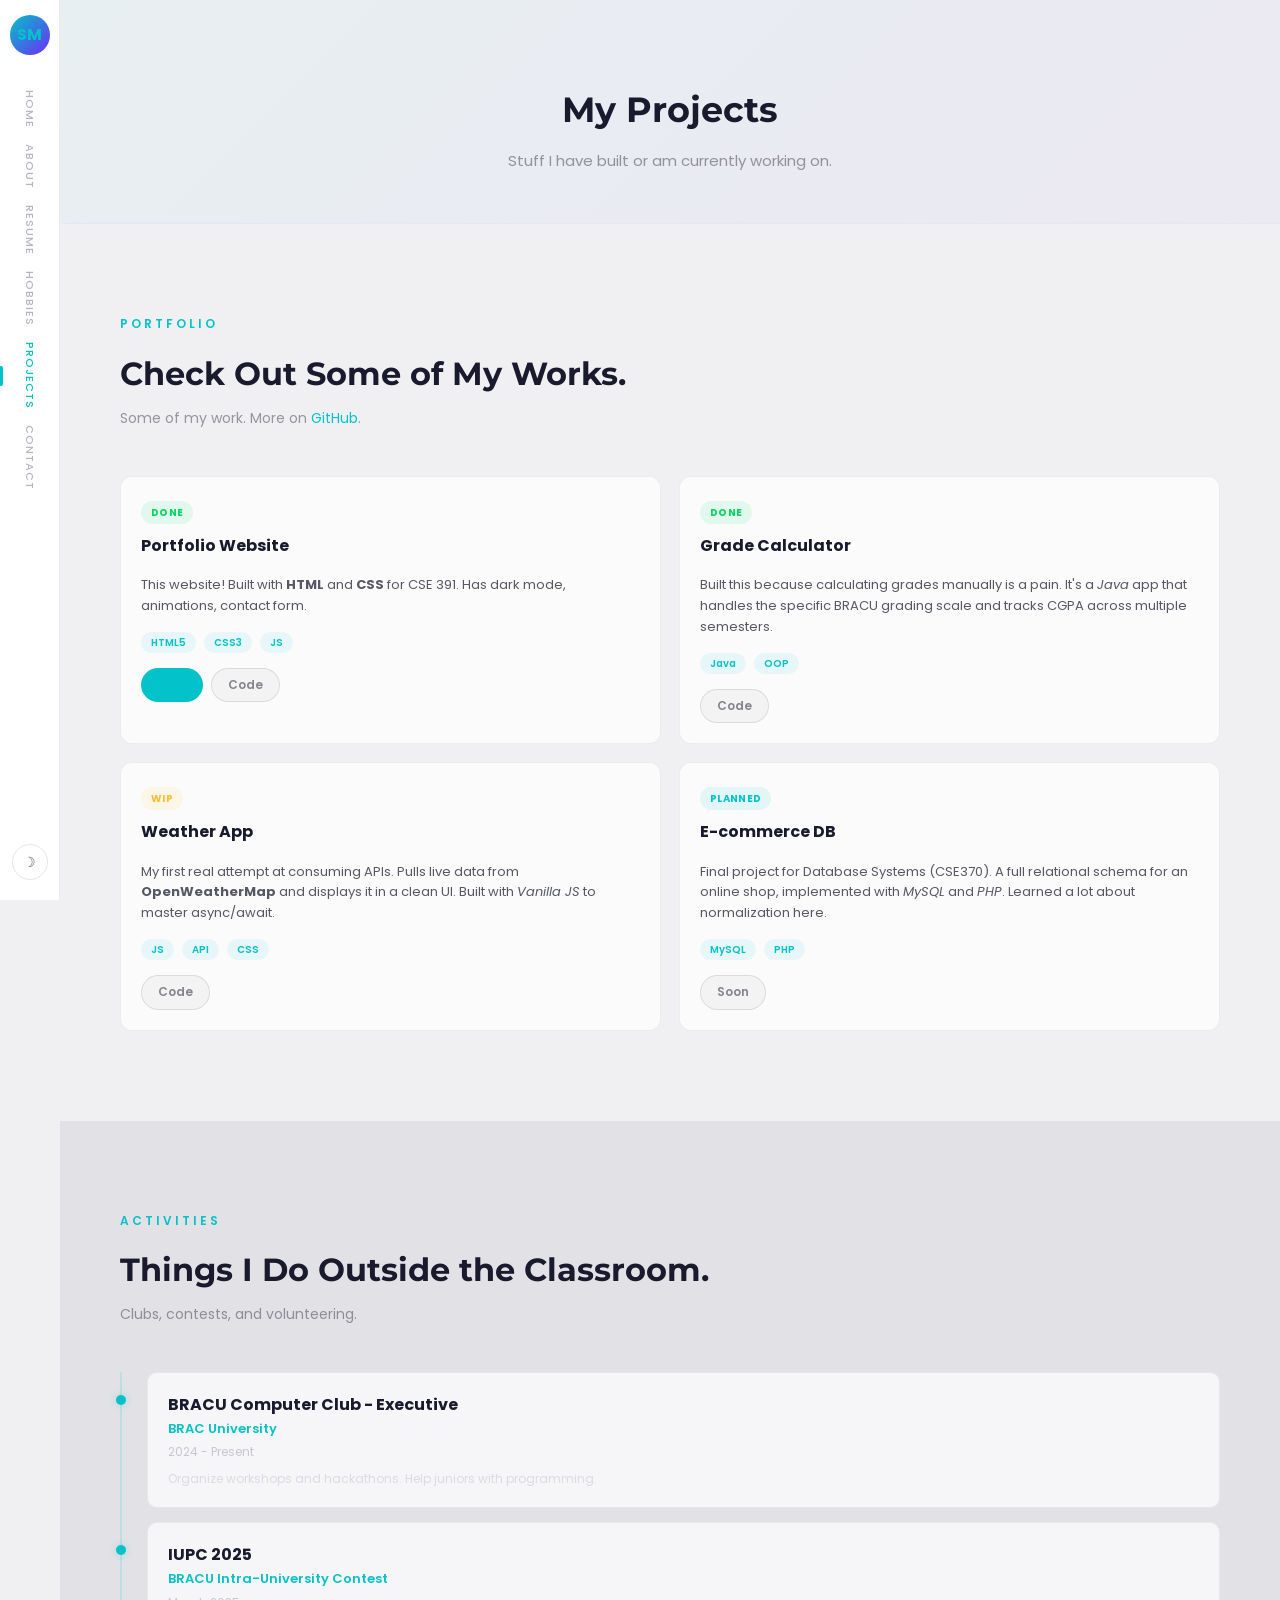
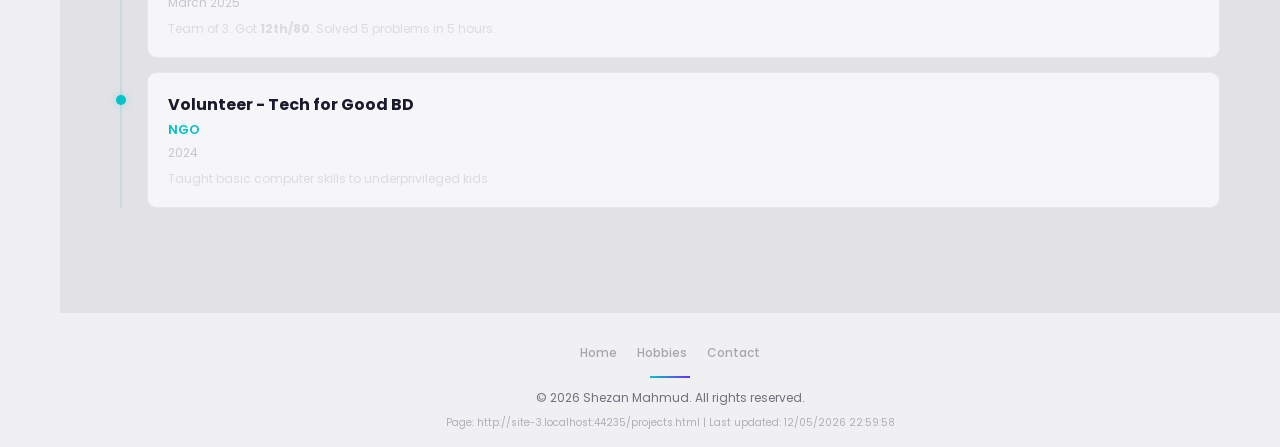
==== projects.html @ 52ffd2bb "Initial commit of Personal Webpage" ====
<!DOCTYPE html>
<html lang="en">

<head>
    <meta charset="UTF-8">
    <meta name="viewport" content="width=device-width, initial-scale=1.0">
    <meta name="description" content="Projects - Shezan Mahmud">
    <meta name="author" content="Shezan Mahmud">
    <title>Projects - Shezan Mahmud</title>
    <link rel="stylesheet" href="style.css">
</head>

<body class="light-mode">

    <nav class="left-nav">
        <a href="index.html" class="nav-logo">SM</a>
        <ul class="nav-links">
            <li><a href="index.html">Home</a></li>
            <li><a href="index.html#about">About</a></li>
            <li><a href="index.html#resume">Resume</a></li>
            <li><a href="hobbies.html">Hobbies</a></li>
            <li><a href="#" class="active">Projects</a></li>
            <li><a href="index.html#contact">Contact</a></li>
        </ul>
        <button class="mode-toggle" id="modeBtn" title="Toggle light/dark">&#9789;</button>
    </nav>

    <div class="mob-header">
        <span class="mob-logo">Shezan Mahmud</span>
        <button class="mob-btn" id="mobToggle">&#9776;</button>
    </div>
    <div class="mob-menu" id="mobMenu">
        <a href="index.html">Home</a>
        <a href="index.html#about">About</a>
        <a href="hobbies.html">Hobbies</a>
        <a href="#">Projects</a>
        <a href="index.html#contact">Contact</a>
    </div>

    <div class="main-content">

        <div class="sub-banner">
            <h1>My Projects</h1>
            <p class="tagline">Stuff I have built or am currently working on.</p>
        </div>

        <section class="section">
            <p class="section-label">Portfolio</p>
            <h2>Check Out Some of My Works.</h2>
            <p class="section-sub">
                Some of my work. More on <a href="https://github.com/b19szn" target="_blank">GitHub</a>.
            </p>

            <div class="pj-grid">
                <div class="pj-card">
                    <div class="pj-top">
                        <span class="sticker stk-done">Done</span>
                        <h3>Portfolio Website</h3>
                    </div>
                    <div class="pj-body">
                        <p class="pj-desc">
                            This website! Built with <strong>HTML</strong> and <strong>CSS</strong>
                            for CSE 391. Has dark mode, animations, contact form.
                        </p>
                        <div style="margin-top: 10px;">
                            <span class="pj-tag">HTML5</span>
                            <span class="pj-tag">CSS3</span>
                            <span class="pj-tag">JS</span>
                        </div>
                        <div class="pj-btns">
                            <a href="index.html" class="pj-btn-blue">View</a>
                            <a href="https://github.com/b19szn" target="_blank" class="pj-btn-gray">Code</a>
                        </div>
                    </div>
                </div>

                <div class="pj-card">
                    <div class="pj-top">
                        <span class="sticker stk-done">Done</span>
                        <h3>Grade Calculator</h3>
                    </div>
                    <div class="pj-body">
                        <p class="pj-desc">
                            Built this because calculating grades manually is a pain.
                            It's a <em>Java</em> app that handles the specific BRACU grading scale
                            and tracks CGPA across multiple semesters.
                        </p>
                        <div style="margin-top: 10px;">
                            <span class="pj-tag">Java</span>
                            <span class="pj-tag">OOP</span>
                        </div>
                        <div class="pj-btns">
                            <a href="https://github.com/b19szn" target="_blank" class="pj-btn-gray">Code</a>
                        </div>
                    </div>
                </div>

                <div class="pj-card">
                    <div class="pj-top">
                        <span class="sticker stk-wip">WIP</span>
                        <h3>Weather App</h3>
                    </div>
                    <div class="pj-body">
                        <p class="pj-desc">
                            My first real attempt at consuming APIs. Pulls live data from
                            <b>OpenWeatherMap</b> and displays it in a clean UI.
                            Built with <i>Vanilla JS</i> to master async/await.
                        </p>
                        <div style="margin-top: 10px;">
                            <span class="pj-tag">JS</span>
                            <span class="pj-tag">API</span>
                            <span class="pj-tag">CSS</span>
                        </div>
                        <div class="pj-btns">
                            <a href="https://github.com/b19szn" target="_blank" class="pj-btn-gray">Code</a>
                        </div>
                    </div>
                </div>

                <div class="pj-card">
                    <div class="pj-top">
                        <span class="sticker stk-soon">Planned</span>
                        <h3>E-commerce DB</h3>
                    </div>
                    <div class="pj-body">
                        <p class="pj-desc">
                            Final project for Database Systems (CSE370).
                            A full relational schema for an online shop, implemented with
                            <i>MySQL</i> and <i>PHP</i>. Learned a lot about normalization here.
                        </p>
                        <div style="margin-top: 10px;">
                            <span class="pj-tag">MySQL</span>
                            <span class="pj-tag">PHP</span>
                        </div>
                        <div class="pj-btns">
                            <a href="#" class="pj-btn-gray">Soon</a>
                        </div>
                    </div>
                </div>
            </div>
        </section>

        <section class="section section-dark">
            <p class="section-label">Activities</p>
            <h2>Things I Do Outside the Classroom.</h2>
            <p class="section-sub">Clubs, contests, and volunteering.</p>

            <div class="edu-list">
                <div class="edu-entry">
                    <h3>BRACU Computer Club - Executive</h3>
                    <p class="place">BRAC University</p>
                    <p class="when">2024 - Present</p>
                    <p style="margin-top: 6px; font-size: 12px; color: rgba(169,169,184,0.35);">
                        Organize workshops and hackathons. Help juniors with programming.
                    </p>
                </div>
                <div class="edu-entry">
                    <h3>IUPC 2025</h3>
                    <p class="place">BRACU Intra-University Contest</p>
                    <p class="when">March 2025</p>
                    <p style="margin-top: 6px; font-size: 12px; color: rgba(169,169,184,0.35);">
                        Team of 3. Got <b>12th/80</b>. Solved 5 problems in 5 hours.
                    </p>
                </div>
                <div class="edu-entry">
                    <h3>Volunteer - Tech for Good BD</h3>
                    <p class="place">NGO</p>
                    <p class="when">2024</p>
                    <p style="margin-top: 6px; font-size: 12px; color: rgba(169,169,184,0.35);">
                        Taught basic computer skills to underprivileged kids.
                    </p>
                </div>
            </div>
        </section>

        <footer class="footer">
            <div class="footer-links">
                <a href="index.html">Home</a>
                <a href="hobbies.html">Hobbies</a>
                <a href="index.html#contact">Contact</a>
            </div>
            <hr>
            <p>&copy; 2026 Shezan Mahmud. All rights reserved.</p>
            <p class="page-meta" id="pginfo"></p>
        </footer>

    </div>

    <script>
        document.getElementById('pginfo').innerHTML =
            'Page: ' + window.location.href + ' | Last updated: ' + document.lastModified;

        var modeBtn = document.getElementById('modeBtn');
        if (localStorage.getItem('darkMode') === 'yes') {
            document.body.classList.remove('light-mode');
            modeBtn.innerHTML = '&#9789;';
        }
        modeBtn.onclick = function () {
            document.body.classList.toggle('light-mode');
            if (document.body.classList.contains('light-mode')) {
                localStorage.setItem('darkMode', 'no');
                modeBtn.innerHTML = '&#9728;';
            } else {
                localStorage.setItem('darkMode', 'yes');
                modeBtn.innerHTML = '&#9789;';
            }
        };

        var mobToggle = document.getElementById('mobToggle');
        var mobMenu = document.getElementById('mobMenu');
        mobToggle.onclick = function () { mobMenu.classList.toggle('open'); };
        var mobLinks = mobMenu.querySelectorAll('a');
        for (var i = 0; i < mobLinks.length; i++) {
            mobLinks[i].onclick = function () { mobMenu.classList.remove('open'); };
        }
    </script>

</body>

</html>
---- style.css ----
@import url('https://fonts.googleapis.com/css2?family=Poppins:wght@300;400;500;600;700&family=Montserrat:wght@400;700&display=swap');

* {
    margin: 0;
    padding: 0;
    box-sizing: border-box;
}

html {
    scroll-behavior: smooth;
    font-size: 16px;
}

body {
    font-family: 'Poppins', sans-serif;
    background: #151515;
    color: #a0a0a0;
    line-height: 1.7;
    overflow-x: hidden;
}

body.light-mode {
    background: #f0f0f3;
    color: #222222;
}

a {
    color: #04c2c9;
    text-decoration: none;
    transition: color 0.3s;
}

a:hover {
    color: #02e0e8;
}

body.light-mode a {
    color: #04c2c9;
}

img {
    max-width: 100%;
}

.left-nav {
    position: fixed;
    top: 0;
    left: 0;
    width: 60px;
    height: 100%;
    background: #111111;
    z-index: 200;
    display: flex;
    flex-direction: column;
    align-items: center;
    border-right: 1px solid rgba(255, 255, 255, 0.04);
}

body.light-mode .left-nav {
    background: #fff;
    border-right: 1px solid rgba(0, 0, 0, 0.08);
}

.nav-logo {
    width: 40px;
    height: 40px;
    margin-top: 15px;
    border-radius: 50%;
    display: flex;
    align-items: center;
    justify-content: center;
    font-weight: 700;
    font-size: 16px;
    color: #fff;
    background: linear-gradient(135deg, #04c2c9, #6c2cf5);
    text-decoration: none;
}

.nav-links {
    list-style: none;
    margin-top: 30px;
    display: flex;
    flex-direction: column;
    gap: 6px;
    width: 100%;
}

.nav-links li a {
    display: flex;
    align-items: center;
    justify-content: center;
    width: 100%;
    height: auto;
    padding: 5px 0;
    color: rgba(169, 169, 184, 0.85);
    font-size: 11px;
    font-weight: 500;
    text-transform: uppercase;
    letter-spacing: 1px;
    transition: all 0.3s;
    position: relative;
    text-decoration: none;
    writing-mode: vertical-rl;
    text-orientation: mixed;
}

.nav-links li a:hover,
.nav-links li a.active {
    color: #04c2c9;
}

.nav-links li a.active::before {
    content: '';
    position: absolute;
    left: 0;
    top: 50%;
    transform: translateY(-50%);
    width: 3px;
    height: 20px;
    background: #04c2c9;
    border-radius: 0 2px 2px 0;
}

.mode-toggle {
    margin-top: auto;
    margin-bottom: 20px;
    width: 36px;
    height: 36px;
    border: 1px solid rgba(255, 255, 255, 0.08);
    border-radius: 50%;
    display: flex;
    align-items: center;
    justify-content: center;
    cursor: pointer;
    font-size: 14px;
    color: rgba(169, 169, 184, 0.5);
    transition: all 0.3s;
    background: none;
}

body.light-mode .mode-toggle {
    border-color: rgba(0, 0, 0, 0.1);
    color: #555;
}

.mode-toggle:hover {
    color: #04c2c9;
    border-color: #04c2c9;
}

.mob-header {
    display: none;
    position: fixed;
    top: 0;
    left: 0;
    right: 0;
    height: 56px;
    background: rgba(11, 11, 15, 0.95);
    backdrop-filter: blur(10px);
    z-index: 190;
    align-items: center;
    justify-content: space-between;
    padding: 0 18px;
    border-bottom: 1px solid rgba(255, 255, 255, 0.04);
}

body.light-mode .mob-header {
    background: rgba(255, 255, 255, 0.95);
    border-bottom: 1px solid rgba(0, 0, 0, 0.06);
}

.mob-header .mob-logo {
    font-weight: 700;
    font-size: 16px;
    background: linear-gradient(135deg, #04c2c9, #6c2cf5);
    -webkit-background-clip: text;
    -webkit-text-fill-color: transparent;
    background-clip: text;
}

.mob-btn {
    background: none;
    border: none;
    color: #a9a9b8;
    font-size: 22px;
    cursor: pointer;
}

body.light-mode .mob-btn {
    color: #555;
}

.mob-menu {
    display: none;
    position: fixed;
    top: 56px;
    left: 0;
    right: 0;
    bottom: 0;
    background: rgba(11, 11, 15, 0.98);
    z-index: 185;
    flex-direction: column;
    align-items: center;
    justify-content: center;
    gap: 15px;
}

body.light-mode .mob-menu {
    background: rgba(244, 244, 248, 0.98);
}

.mob-menu.open {
    display: flex;
}

.mob-menu a {
    font-size: 18px;
    color: rgba(255, 255, 255, 0.5);
    font-weight: 500;
    padding: 8px 0;
    transition: color 0.3s;
}

body.light-mode .mob-menu a {
    color: #555;
}

.mob-menu a:hover {
    color: #04c2c9;
}

.main-content {
    margin-left: 60px;
}

#intro {
    height: 100vh;
    display: flex;
    align-items: center;
    justify-content: center;
    text-align: center;
    position: relative;
    overflow: hidden;
    background: #151515;
}

body.light-mode #intro {
    background: #e8e8ec;
}

#intro::before {
    content: '';
    position: absolute;
    width: 600px;
    height: 600px;
    background: radial-gradient(circle, rgba(4, 194, 201, 0.08) 0%, transparent 70%);
    top: 10%;
    left: 20%;
    animation: floatGlow 12s ease-in-out infinite;
}

#intro::after {
    content: '';
    position: absolute;
    width: 500px;
    height: 500px;
    background: radial-gradient(circle, rgba(108, 44, 245, 0.06) 0%, transparent 70%);
    bottom: 10%;
    right: 15%;
    animation: floatGlow 15s ease-in-out infinite reverse;
}

@keyframes floatGlow {

    0%,
    100% {
        transform: translate(0, 0);
    }

    50% {
        transform: translate(30px, -20px);
    }
}

.intro-content {
    position: relative;
    z-index: 2;
}

.intro-hello {
    font-size: 14px;
    font-weight: 500;
    letter-spacing: 3px;
    text-transform: uppercase;
    color: rgba(169, 169, 184, 0.5);
    margin-bottom: 14px;
}

body.light-mode .intro-hello {
    color: rgba(58, 58, 74, 0.5);
}

.intro-content h1 {
    font-family: 'Montserrat', sans-serif;
    font-size: 3.5em;
    font-weight: 700;
    color: #fff;
    line-height: 1.15;
    margin-bottom: 12px;
}

body.light-mode .intro-content h1 {
    color: #1a1a2e;
}

.intro-content h1 span {
    color: #04c2c9;
}

.intro-tagline {
    font-size: 16px;
    color: rgba(169, 169, 184, 0.6);
    max-width: 520px;
    margin: 0 auto 30px;
    line-height: 1.8;
}

body.light-mode .intro-tagline {
    color: rgba(58, 58, 74, 0.6);
}

.intro-btns a {
    display: inline-block;
    padding: 13px 32px;
    border-radius: 30px;
    font-weight: 600;
    font-size: 13px;
    margin: 0 6px;
    transition: all 0.3s;
    letter-spacing: 0.5px;
}

.btn-filled {
    background: #04c2c9;
    color: #fff;
}

body.light-mode .btn-filled {
    color: #fff;
}

.btn-filled:hover {
    background: #02e0e8;
    transform: translateY(-2px);
    box-shadow: 0 8px 25px rgba(4, 194, 201, 0.3);
    color: #fff;
    text-decoration: none;
}

.btn-ghost {
    border: 2px solid rgba(169, 169, 184, 0.2);
    color: #a9a9b8;
}

body.light-mode .btn-ghost {
    border-color: rgba(0, 0, 0, 0.15);
    color: #333;
}

.btn-ghost:hover {
    border-color: #04c2c9;
    color: #04c2c9;
    transform: translateY(-2px);
    text-decoration: none;
}

.scroll-arrow {
    position: absolute;
    bottom: 35px;
    left: 50%;
    transform: translateX(-50%);
    z-index: 2;
}

.scroll-arrow span {
    display: block;
    width: 18px;
    height: 18px;
    border-right: 2px solid rgba(4, 194, 201, 0.4);
    border-bottom: 2px solid rgba(4, 194, 201, 0.4);
    transform: rotate(45deg);
    animation: bounce 2s infinite;
}

@keyframes bounce {

    0%,
    100% {
        transform: rotate(45deg) translate(0, 0);
        opacity: 0.4;
    }

    50% {
        transform: rotate(45deg) translate(6px, 6px);
        opacity: 1;
    }
}

.section {
    padding: 90px 60px;
    position: relative;
}

.section-label {
    font-size: 12px;
    font-weight: 600;
    letter-spacing: 3px;
    text-transform: uppercase;
    color: #04c2c9;
    margin-bottom: 12px;
}

.section h2 {
    font-family: 'Montserrat', sans-serif;
    font-size: 2em;
    font-weight: 700;
    color: #fff;
    margin-bottom: 6px;
}

body.light-mode .section h2 {
    color: #1a1a2e;
}

.section .section-sub {
    color: rgba(169, 169, 184, 0.45);
    font-size: 14px;
    margin-bottom: 45px;
    max-width: 580px;
}

body.light-mode .section .section-sub {
    color: rgba(58, 58, 74, 0.5);
}

.about-grid {
    display: grid;
    grid-template-columns: 250px 1fr 1fr;
    gap: 40px;
    align-items: start;
}

.about-photo {
    display: flex;
    align-items: flex-start;
    justify-content: center;
}

.profile-img {
    width: 220px;
    height: 220px;
    border-radius: 50%;
    object-fit: cover;
    border: 4px solid rgba(4, 194, 201, 0.3);
    box-shadow: 0 0 30px rgba(4, 194, 201, 0.15);
    transition: all 0.4s;
}

body.light-mode .profile-img {
    border-color: rgba(4, 194, 201, 0.25);
    box-shadow: 0 8px 25px rgba(0, 0, 0, 0.1);
}

.profile-img:hover {
    transform: scale(1.04);
    box-shadow: 0 0 40px rgba(4, 194, 201, 0.25);
}

.about-text-block p {
    font-size: 15px;
    line-height: 1.85;
    margin-bottom: 14px;
}

.profile-list {
    list-style: none;
    margin-top: 20px;
}

.profile-list li {
    display: flex;
    padding: 10px 0;
    border-bottom: 1px solid rgba(255, 255, 255, 0.04);
    font-size: 14px;
}

body.light-mode .profile-list li {
    border-bottom-color: rgba(0, 0, 0, 0.06);
}

.profile-list li .label {
    min-width: 120px;
    color: rgba(169, 169, 184, 0.4);
    font-weight: 500;
}

body.light-mode .profile-list li .label {
    color: rgba(58, 58, 74, 0.45);
}

.profile-list li .value {
    color: #e0e0e0;
    font-weight: 500;
}

body.light-mode .profile-list li .value {
    color: #222;
}

.skills-block h3 {
    font-size: 16px;
    font-weight: 600;
    color: #d0d0da;
    margin-bottom: 22px;
}

body.light-mode .skills-block h3 {
    color: #222;
}

.skill-item {
    margin-bottom: 20px;
}

.skill-header {
    display: flex;
    justify-content: space-between;
    font-size: 13px;
    font-weight: 600;
    margin-bottom: 8px;
    color: #d0d0da;
}

body.light-mode .skill-header {
    color: #222;
}

.skill-header span {
    color: #04c2c9;
}

.skill-bar {
    height: 4px;
    background: rgba(255, 255, 255, 0.06);
    border-radius: 2px;
    overflow: hidden;
}

body.light-mode .skill-bar {
    background: rgba(0, 0, 0, 0.06);
}

.skill-fill {
    height: 100%;
    background: linear-gradient(90deg, #04c2c9, #6c2cf5);
    border-radius: 2px;
    width: 0;
    animation: grow 1.8s ease forwards;
}

@keyframes grow {
    to {
        width: var(--pct);
    }
}

.about-btns {
    margin-top: 28px;
    display: flex;
    gap: 12px;
}

.about-btns a {
    display: inline-block;
    padding: 11px 28px;
    border-radius: 30px;
    font-weight: 600;
    font-size: 13px;
    transition: all 0.3s;
}

.section-dark {
    background: #111111;
}

body.light-mode .section-dark {
    background: #e2e2e6;
}

.resume-grid {
    display: grid;
    grid-template-columns: 1fr 1fr;
    gap: 50px;
}

.resume-col h3 {
    font-size: 16px;
    font-weight: 600;
    color: #d0d0da;
    margin-bottom: 25px;
    display: flex;
    align-items: center;
    gap: 8px;
}

body.light-mode .resume-col h3 {
    color: #222;
}

.resume-col h3 .col-icon {
    color: #04c2c9;
    font-size: 18px;
}

.timeline {
    border-left: 2px solid rgba(4, 194, 201, 0.15);
    padding-left: 25px;
}

.t-item {
    position: relative;
    margin-bottom: 30px;
    padding-bottom: 5px;
}

.t-item::before {
    content: '';
    position: absolute;
    left: -31px;
    top: 6px;
    width: 12px;
    height: 12px;
    border-radius: 50%;
    background: #151515;
    border: 2px solid #04c2c9;
}

body.light-mode .t-item::before {
    background: #e2e2e6;
}

.t-item h4 {
    font-size: 15px;
    font-weight: 600;
    color: #e0e0e0;
    margin-bottom: 2px;
}

body.light-mode .t-item h4 {
    color: #222;
}

.t-item .t-date {
    font-size: 12px;
    color: #04c2c9;
    font-weight: 500;
    margin-bottom: 4px;
}

.t-item .t-place {
    font-size: 13px;
    color: rgba(169, 169, 184, 0.5);
    margin-bottom: 6px;
    font-weight: 500;
}

body.light-mode .t-item .t-place {
    color: rgba(58, 58, 74, 0.5);
}

.t-item .t-desc {
    font-size: 13px;
    line-height: 1.7;
    color: rgba(169, 169, 184, 0.55);
}

body.light-mode .t-item .t-desc {
    color: rgba(58, 58, 74, 0.55);
}

.quote-bar {
    text-align: center;
    padding: 55px 40px;
    background: linear-gradient(135deg, rgba(4, 194, 201, 0.06), rgba(108, 44, 245, 0.06));
    border-top: 1px solid rgba(4, 194, 201, 0.06);
    border-bottom: 1px solid rgba(4, 194, 201, 0.06);
}

body.light-mode .quote-bar {
    background: linear-gradient(135deg, rgba(4, 194, 201, 0.04), rgba(108, 44, 245, 0.04));
}

.quote-bar blockquote {
    max-width: 600px;
    margin: 0 auto;
    font-size: 1.15em;
    font-style: italic;
    line-height: 1.8;
    color: rgba(169, 169, 184, 0.7);
}

body.light-mode .quote-bar blockquote {
    color: rgba(58, 58, 74, 0.6);
}

.quote-bar .said-by {
    margin-top: 14px;
    font-size: 13px;
    color: #04c2c9;
    font-style: normal;
    font-weight: 600;
}

.movies-list {
    list-style: none;
    counter-reset: mcount;
    max-width: 700px;
}

.movies-list li {
    counter-increment: mcount;
    display: flex;
    align-items: center;
    gap: 14px;
    padding: 12px 16px;
    border-radius: 10px;
    margin-bottom: 6px;
    background: rgba(255, 255, 255, 0.02);
    border: 1px solid rgba(255, 255, 255, 0.03);
    transition: all 0.3s;
    font-size: 14px;
}

body.light-mode .movies-list li {
    background: rgba(255, 255, 255, 0.6);
    border-color: rgba(0, 0, 0, 0.06);
}

.movies-list li:hover {
    transform: translateX(6px);
    border-color: rgba(4, 194, 201, 0.2);
}

.movies-list li::before {
    content: counter(mcount);
    background: linear-gradient(135deg, #04c2c9, #6c2cf5);
    color: #fff;
    min-width: 28px;
    height: 28px;
    border-radius: 50%;
    display: flex;
    align-items: center;
    justify-content: center;
    font-weight: 700;
    font-size: 11px;
    flex-shrink: 0;
}

.tbl-wrap {
    overflow-x: auto;
    border: 1px solid rgba(255, 255, 255, 0.05);
    border-radius: 10px;
    max-width: 800px;
}

body.light-mode .tbl-wrap {
    border-color: rgba(0, 0, 0, 0.08);
}

.tbl {
    width: 100%;
    border-collapse: collapse;
    font-size: 13px;
}

.tbl thead {
    background: linear-gradient(135deg, #04c2c9, #6c2cf5);
    color: #fff;
}

.tbl th {
    padding: 13px 16px;
    text-align: left;
    font-size: 11px;
    text-transform: uppercase;
    font-weight: 600;
    letter-spacing: 0.8px;
}

.tbl td {
    padding: 12px 16px;
    border-bottom: 1px solid rgba(255, 255, 255, 0.03);
    color: rgba(169, 169, 184, 0.7);
    vertical-align: top;
}

body.light-mode .tbl td {
    border-bottom-color: rgba(0, 0, 0, 0.06);
    color: rgba(58, 58, 74, 0.7);
}

.tbl tbody tr:nth-child(even) {
    background: rgba(255, 255, 255, 0.015);
}

body.light-mode .tbl tbody tr:nth-child(even) {
    background: rgba(0, 0, 0, 0.02);
}

.tbl tbody tr:hover {
    background: rgba(4, 194, 201, 0.04);
    transition: background 0.3s;
}

body.light-mode .tbl tbody tr:hover {
    background: rgba(4, 194, 201, 0.06);
}

.pics-grid {
    display: grid;
    grid-template-columns: repeat(2, 1fr);
    gap: 20px;
}

.pic-card {
    border-radius: 10px;
    overflow: hidden;
    border: 1px solid rgba(255, 255, 255, 0.04);
    transition: all 0.35s;
}

body.light-mode .pic-card {
    border-color: rgba(0, 0, 0, 0.06);
}

.pic-card:hover {
    transform: translateY(-5px);
    box-shadow: 0 12px 30px rgba(4, 194, 201, 0.1);
    border-color: rgba(4, 194, 201, 0.2);
}

.pic-card img {
    width: 100%;
    height: auto;
    display: block;
    transition: transform 0.4s;
    border-radius: 10px 10px 0 0;
}

.pic-card:hover img {
    transform: scale(1.04);
}

.pic-card .pic-label {
    padding: 11px 14px;
    font-size: 13px;
    font-weight: 600;
    color: #d0d0da;
    background: rgba(255, 255, 255, 0.02);
}

body.light-mode .pic-card .pic-label {
    color: #222;
    background: #fff;
}

.links-grid {
    display: grid;
    grid-template-columns: repeat(auto-fill, minmax(200px, 1fr));
    gap: 12px;
}

.link-card {
    display: flex;
    align-items: center;
    gap: 12px;
    padding: 14px 16px;
    background: rgba(255, 255, 255, 0.02);
    border: 1px solid rgba(255, 255, 255, 0.04);
    border-radius: 10px;
    color: #a9a9b8;
    transition: all 0.3s;
}

body.light-mode .link-card {
    background: rgba(255, 255, 255, 0.7);
    border-color: rgba(0, 0, 0, 0.06);
    color: #555;
}

.link-card:hover {
    border-color: rgba(4, 194, 201, 0.25);
    transform: translateY(-3px);
    text-decoration: none;
    color: #04c2c9;
}

.link-card .link-icon {
    font-size: 1.2em;
    background: rgba(4, 194, 201, 0.08);
    width: 38px;
    height: 38px;
    border-radius: 8px;
    display: flex;
    align-items: center;
    justify-content: center;
    flex-shrink: 0;
}

.link-card .link-name {
    font-weight: 600;
    font-size: 13px;
}

.link-card .link-sub {
    font-size: 11px;
    color: rgba(169, 169, 184, 0.35);
}

body.light-mode .link-card .link-sub {
    color: rgba(58, 58, 74, 0.4);
}

.contact-grid {
    display: grid;
    grid-template-columns: 1fr 1fr;
    gap: 50px;
}

.contact-info-list {
    list-style: none;
    margin-top: 10px;
}

.contact-info-list li {
    display: flex;
    gap: 14px;
    padding: 14px 0;
    border-bottom: 1px solid rgba(255, 255, 255, 0.03);
    align-items: flex-start;
}

body.light-mode .contact-info-list li {
    border-bottom-color: rgba(0, 0, 0, 0.06);
}

.contact-info-list .ci-icon {
    font-size: 18px;
    color: #04c2c9;
    margin-top: 2px;
}

.contact-info-list .ci-label {
    font-size: 12px;
    color: rgba(169, 169, 184, 0.7);
    margin-bottom: 2px;
}

body.light-mode .contact-info-list .ci-label {
    color: rgba(58, 58, 74, 0.75);
}

.contact-info-list .ci-value {
    font-size: 14px;
    color: #d0d0da;
    font-weight: 500;
}

body.light-mode .contact-info-list .ci-value {
    color: #222;
}

.contact-form label {
    display: block;
    font-size: 12px;
    font-weight: 600;
    color: rgba(169, 169, 184, 0.7);
    margin-bottom: 6px;
    text-transform: uppercase;
    letter-spacing: 0.5px;
}

body.light-mode .contact-form label {
    color: rgba(58, 58, 74, 0.8);
}

.contact-form input,
.contact-form textarea {
    width: 100%;
    padding: 12px 16px;
    border: 1px solid rgba(255, 255, 255, 0.06);
    border-radius: 8px;
    font-size: 14px;
    font-family: 'Poppins', sans-serif;
    background: rgba(255, 255, 255, 0.03);
    color: #d0d0da;
    transition: all 0.3s;
    margin-bottom: 16px;
}

body.light-mode .contact-form input,
body.light-mode .contact-form textarea {
    background: #fff;
    border-color: rgba(0, 0, 0, 0.1);
    color: #2a2a3a;
}

.contact-form input:focus,
.contact-form textarea:focus {
    outline: none;
    border-color: #04c2c9;
    box-shadow: 0 0 12px rgba(4, 194, 201, 0.1);
}

.contact-form textarea {
    resize: vertical;
    min-height: 100px;
}

.form-row {
    display: grid;
    grid-template-columns: 1fr 1fr;
    gap: 16px;
}

.send-btn {
    padding: 12px 32px;
    background: #04c2c9;
    color: #fff;
    border: none;
    border-radius: 30px;
    font-size: 13px;
    font-weight: 600;
    font-family: 'Poppins', sans-serif;
    cursor: pointer;
    transition: all 0.3s;
    letter-spacing: 0.5px;
}

.send-btn:hover {
    background: #02e0e8;
    transform: translateY(-2px);
    box-shadow: 0 6px 20px rgba(4, 194, 201, 0.3);
}

.footer {
    text-align: center;
    padding: 30px 20px 16px;
    font-size: 12px;
    color: rgba(169, 169, 184, 0.6);
    border-top: 1px solid rgba(255, 255, 255, 0.03);
}

body.light-mode .footer {
    color: rgba(58, 58, 74, 0.7);
    border-top-color: rgba(0, 0, 0, 0.06);
}

.footer-links {
    display: flex;
    justify-content: center;
    gap: 20px;
    margin-bottom: 12px;
    flex-wrap: wrap;
}

.footer-links a {
    color: rgba(169, 169, 184, 0.6);
    font-size: 12px;
    font-weight: 500;
    transition: color 0.3s;
}

body.light-mode .footer-links a {
    color: rgba(58, 58, 74, 0.4);
}

.footer-links a:hover {
    color: #04c2c9;
}

.footer hr {
    border: none;
    height: 2px;
    width: 40px;
    background: linear-gradient(90deg, #04c2c9, #6c2cf5);
    margin: 10px auto;
}

.footer .page-meta {
    font-size: 10px;
    opacity: 0.5;
    margin-top: 6px;
}

.red-text {
    color: #ff4d6d;
    font-weight: 700;
}

.highlight {
    color: #04c2c9;
    font-weight: 600;
}

.pills {
    display: flex;
    flex-wrap: wrap;
    gap: 8px;
}

.pill {
    background: rgba(4, 194, 201, 0.08);
    color: #04c2c9;
    padding: 7px 16px;
    border-radius: 20px;
    font-weight: 600;
    font-size: 12px;
    cursor: default;
    border: 1px solid rgba(4, 194, 201, 0.1);
    transition: all 0.3s;
}

body.light-mode .pill {
    background: rgba(4, 194, 201, 0.06);
}

.pill:hover {
    background: #04c2c9;
    color: #0b0b0f;
    border-color: transparent;
    transform: translateY(-2px);
}

.panel {
    background: rgba(255, 255, 255, 0.02);
    padding: 24px;
    border-radius: 12px;
    border: 1px solid rgba(255, 255, 255, 0.04);
    margin-bottom: 16px;
    transition: all 0.3s;
}

body.light-mode .panel {
    background: rgba(255, 255, 255, 0.7);
    border-color: rgba(0, 0, 0, 0.06);
}

.panel:hover {
    border-color: rgba(4, 194, 201, 0.12);
}

.pj-grid {
    display: grid;
    grid-template-columns: repeat(2, 1fr);
    gap: 18px;
}

.pj-card {
    background: rgba(255, 255, 255, 0.02);
    border-radius: 12px;
    border: 1px solid rgba(255, 255, 255, 0.04);
    overflow: hidden;
    transition: all 0.35s;
}

body.light-mode .pj-card {
    background: rgba(255, 255, 255, 0.7);
    border-color: rgba(0, 0, 0, 0.06);
}

.pj-card:hover {
    box-shadow: 0 8px 30px rgba(4, 194, 201, 0.08);
    transform: translateY(-4px);
    border-color: rgba(4, 194, 201, 0.15);
}

.pj-top {
    padding: 20px 20px 0;
}

.pj-body {
    padding: 10px 20px 20px;
}

.pj-card h3 {
    font-size: 1em;
    margin: 8px 0 6px;
    color: #d0d0da;
}

body.light-mode .pj-card h3 {
    color: #1a1a2e;
}

.pj-card .pj-desc {
    color: rgba(169, 169, 184, 0.8);
    font-size: 13px;
    line-height: 1.6;
}

body.light-mode .pj-card .pj-desc {
    color: rgba(58, 58, 74, 0.85);
}

.pj-tag {
    display: inline-block;
    padding: 2px 10px;
    background: rgba(4, 194, 201, 0.08);
    color: #04c2c9;
    border-radius: 12px;
    font-size: 10px;
    font-weight: 600;
    margin-right: 4px;
}

.pj-btns {
    margin-top: 14px;
    display: flex;
    gap: 8px;
}

.pj-btns a {
    padding: 6px 16px;
    border-radius: 20px;
    font-size: 12px;
    font-weight: 600;
    transition: all 0.3s;
}

.pj-btn-blue {
    background: #04c2c9;
    color: #fff;
}

.pj-btn-blue:hover {
    background: #02e0e8;
    text-decoration: none;
    color: #fff;
}

.pj-btn-gray {
    background: rgba(255, 255, 255, 0.04);
    color: rgba(169, 169, 184, 0.6);
    border: 1px solid rgba(255, 255, 255, 0.06);
}

body.light-mode .pj-btn-gray {
    background: rgba(0, 0, 0, 0.03);
    color: rgba(58, 58, 74, 0.6);
    border-color: rgba(0, 0, 0, 0.1);
}

.pj-btn-gray:hover {
    border-color: #04c2c9;
    color: #04c2c9;
    text-decoration: none;
}

.sticker {
    display: inline-block;
    padding: 3px 10px;
    border-radius: 12px;
    font-size: 10px;
    font-weight: 700;
    text-transform: uppercase;
    letter-spacing: 0.3px;
}

.stk-done {
    background: rgba(0, 212, 100, 0.1);
    color: #00d464;
}

.stk-wip {
    background: rgba(255, 190, 50, 0.1);
    color: #ffbe32;
}

.stk-soon {
    background: rgba(4, 194, 201, 0.1);
    color: #04c2c9;
}

.edu-list {
    border-left: 2px solid rgba(4, 194, 201, 0.15);
    padding-left: 25px;
}

.edu-entry {
    position: relative;
    background: rgba(255, 255, 255, 0.02);
    padding: 18px 20px;
    border-radius: 10px;
    margin-bottom: 14px;
    border: 1px solid rgba(255, 255, 255, 0.04);
    transition: all 0.3s;
}

body.light-mode .edu-entry {
    background: rgba(255, 255, 255, 0.7);
    border-color: rgba(0, 0, 0, 0.06);
}

.edu-entry:hover {
    transform: translateX(5px);
    border-color: rgba(4, 194, 201, 0.15);
}

.edu-entry::before {
    content: '';
    width: 10px;
    height: 10px;
    background: #04c2c9;
    border-radius: 50%;
    position: absolute;
    left: -32px;
    top: 22px;
    box-shadow: 0 0 8px rgba(4, 194, 201, 0.3);
}

.edu-entry h3 {
    font-size: 1em;
    color: #d0d0da;
}

body.light-mode .edu-entry h3 {
    color: #1a1a2e;
}

.edu-entry .place {
    color: #04c2c9;
    font-weight: 600;
    font-size: 13px;
}

.edu-entry .when {
    color: rgba(169, 169, 184, 0.6);
    font-size: 12px;
    margin-top: 2px;
}

.sub-banner {
    text-align: center;
    padding: 80px 30px 50px;
    background: linear-gradient(135deg, rgba(4, 194, 201, 0.06), rgba(108, 44, 245, 0.06));
    border-bottom: 1px solid rgba(4, 194, 201, 0.04);
}

body.light-mode .sub-banner {
    background: linear-gradient(135deg, rgba(4, 194, 201, 0.04), rgba(108, 44, 245, 0.04));
}

.sub-banner h1 {
    font-family: 'Montserrat', sans-serif;
    font-size: 2.2em;
    font-weight: 700;
    color: #fff;
    margin-bottom: 8px;
}

body.light-mode .sub-banner h1 {
    color: #1a1a2e;
}

.sub-banner .tagline {
    color: rgba(169, 169, 184, 0.7);
    font-size: 15px;
}

body.light-mode .sub-banner .tagline {
    color: rgba(58, 58, 74, 0.5);
}

@keyframes fadeUp {
    from {
        opacity: 0;
        transform: translateY(25px);
    }

    to {
        opacity: 1;
        transform: translateY(0);
    }
}

.fade-in {
    animation: fadeUp 0.5s ease forwards;
}

@media screen and (max-width: 768px) {
    .left-nav {
        display: none;
    }

    .mob-header {
        display: flex;
    }

    .main-content {
        margin-left: 0;
    }

    #intro {
        padding-top: 56px;
    }

    .intro-content h1 {
        font-size: 2em;
    }

    .section {
        padding: 60px 20px;
    }

    .about-grid {
        grid-template-columns: 1fr;
        gap: 30px;
    }

    .about-photo {
        justify-content: center;
    }

    .profile-img {
        width: 160px;
        height: 160px;
    }

    .resume-grid {
        grid-template-columns: 1fr;
        gap: 35px;
    }

    .pics-grid {
        grid-template-columns: 1fr;
    }

    .contact-grid {
        grid-template-columns: 1fr;
        gap: 30px;
    }

    .form-row {
        grid-template-columns: 1fr;
    }

    .pj-grid {
        grid-template-columns: 1fr;
    }

    .sub-banner {
        padding-top: 76px;
    }

    .sub-banner h1 {
        font-size: 1.6em;
    }
}

.hidden-trigger {
    display: none;
}

.success-message {
    display: none;
    background: rgba(4, 194, 201, 0.1);
    border: 1px solid #04c2c9;
    padding: 30px;
    border-radius: 10px;
    text-align: center;
    color: #fff;
    animation: fadeIn 0.5s ease;
}

body.light-mode .success-message {
    background: rgba(4, 194, 201, 0.1);
    color: #333;
    border-color: #04c2c9;
}

.success-message h3 {
    margin-bottom: 10px;
    color: #04c2c9;
}


#success-trigger:checked~.contact-form {
    display: none;
}

#success-trigger:checked~.success-message {
    display: block;
}

@keyframes fadeIn {
    from {
        opacity: 0;
        transform: translateY(10px);
    }

    to {
        opacity: 1;
        transform: translateY(0);
    }
}
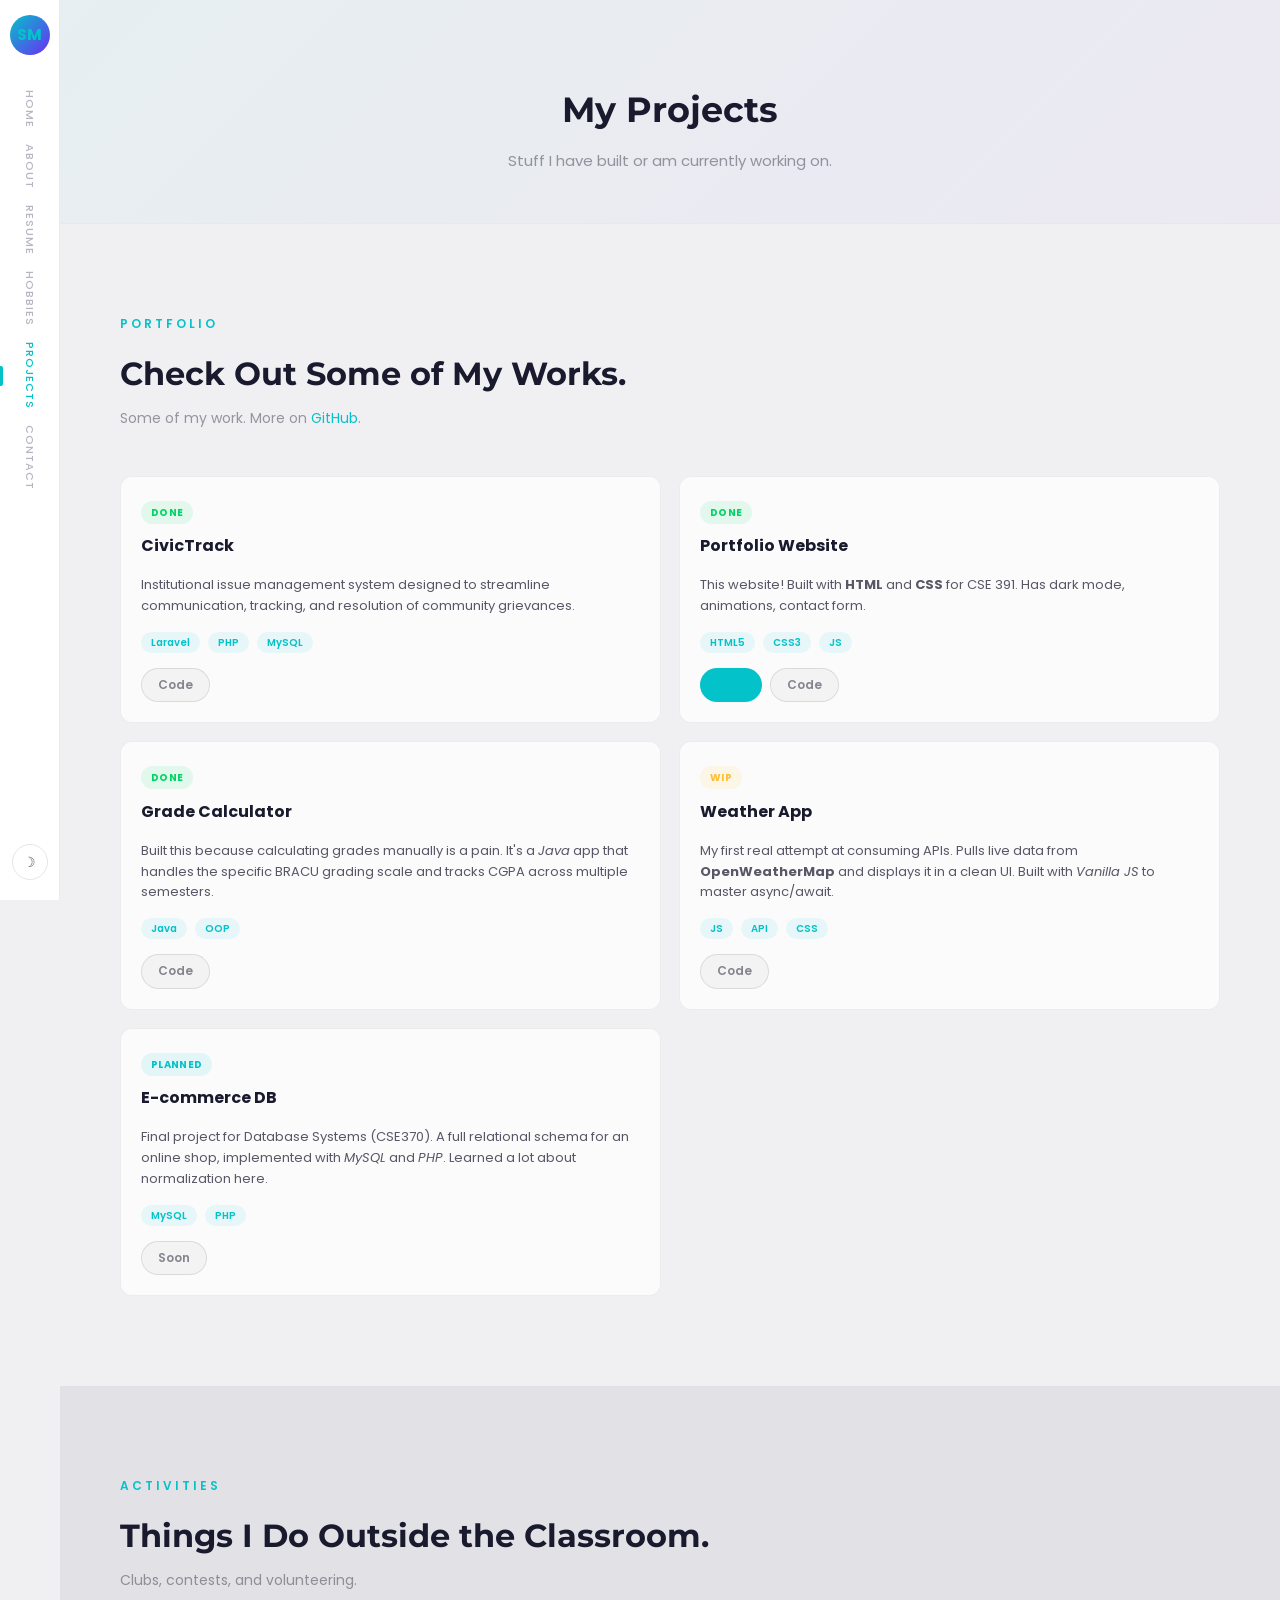
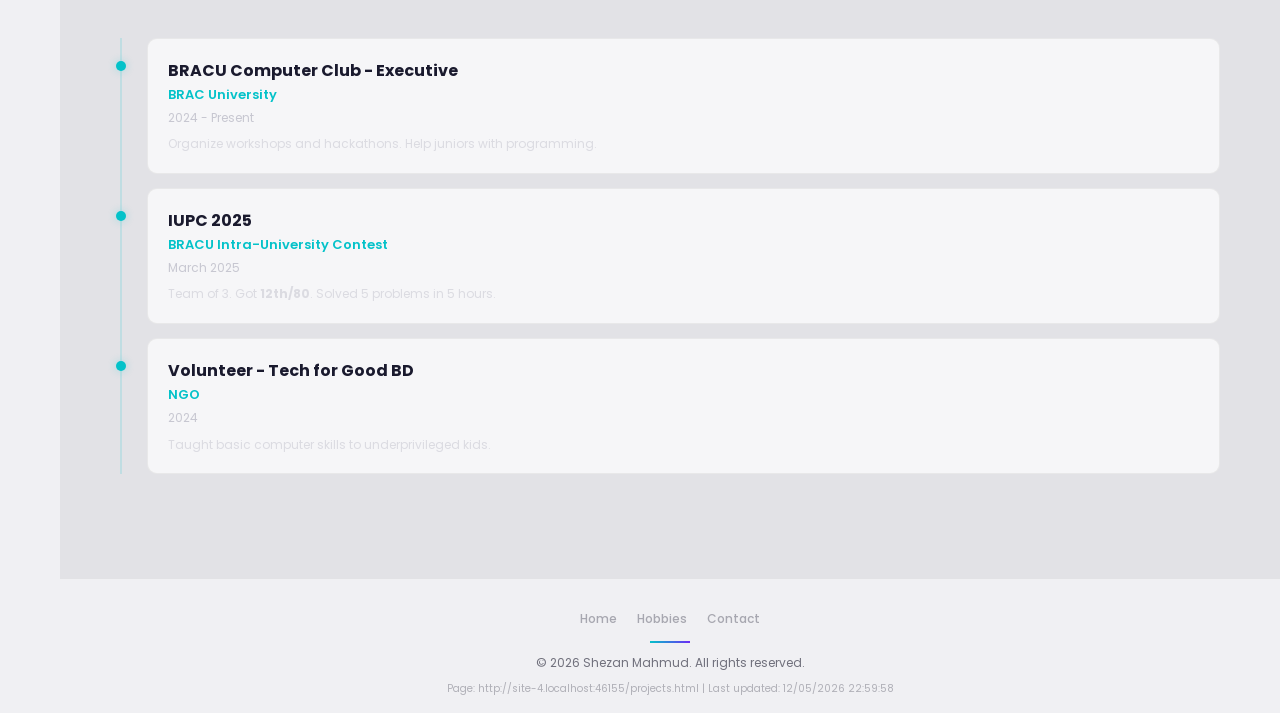
==== commit bb32e069: "Add CivicTrack project card" ====
--- a/projects.html
+++ b/projects.html
@@ -52,6 +52,26 @@
             </p>
 
             <div class="pj-grid">
+                <div class="pj-card">
+                    <div class="pj-top">
+                        <span class="sticker stk-done">Done</span>
+                        <h3>CivicTrack</h3>
+                    </div>
+                    <div class="pj-body">
+                        <p class="pj-desc">
+                            Institutional issue management system designed to streamline communication, tracking, and resolution of community grievances.
+                        </p>
+                        <div style="margin-top: 10px;">
+                            <span class="pj-tag">Laravel</span>
+                            <span class="pj-tag">PHP</span>
+                            <span class="pj-tag">MySQL</span>
+                        </div>
+                        <div class="pj-btns">
+                            <a href="https://github.com/b19szn/CivicTrack" target="_blank" class="pj-btn-gray">Code</a>
+                        </div>
+                    </div>
+                </div>
+
                 <div class="pj-card">
                     <div class="pj-top">
                         <span class="sticker stk-done">Done</span>
--- a/style.css
+++ b/style.css
@@ -1513,4 +1513,436 @@
         opacity: 1;
         transform: translateY(0);
     }
+}
+
+/* Academics Tabs & Section Styling */
+.academics-tabs {
+    display: flex;
+    gap: 12px;
+    margin-bottom: 30px;
+    border-bottom: 1px solid rgba(255, 255, 255, 0.05);
+    padding-bottom: 12px;
+    max-width: 800px;
+}
+body.light-mode .academics-tabs {
+    border-bottom-color: rgba(0, 0, 0, 0.08);
+}
+.tab-btn {
+    background: none;
+    border: none;
+    color: rgba(169, 169, 184, 0.6);
+    padding: 10px 24px;
+    font-family: 'Poppins', sans-serif;
+    font-size: 13px;
+    text-transform: uppercase;
+    letter-spacing: 0.8px;
+    font-weight: 600;
+    cursor: pointer;
+    border-radius: 30px;
+    transition: all 0.3s cubic-bezier(0.4, 0, 0.2, 1);
+    border: 1px solid transparent;
+}
+body.light-mode .tab-btn {
+    color: rgba(58, 58, 74, 0.7);
+}
+.tab-btn:hover {
+    color: #04c2c9;
+    background: rgba(4, 194, 201, 0.04);
+    border-color: rgba(4, 194, 201, 0.15);
+}
+.tab-btn.active {
+    color: #fff;
+    background: linear-gradient(135deg, #04c2c9, #6c2cf5);
+    box-shadow: 0 4px 20px rgba(4, 194, 201, 0.25);
+    border: none;
+}
+.tab-content {
+    display: none;
+    animation: tabFadeIn 0.5s cubic-bezier(0.4, 0, 0.2, 1) forwards;
+}
+.tab-content.active {
+    display: block;
+}
+@keyframes tabFadeIn {
+    from { opacity: 0; transform: translateY(8px); }
+    to { opacity: 1; transform: translateY(0); }
+}
+
+/* Course Cards Layout */
+.course-cards-grid {
+    display: grid;
+    grid-template-columns: repeat(auto-fit, minmax(250px, 1fr));
+    gap: 25px;
+    max-width: 900px;
+}
+.course-card {
+    background: rgba(255, 255, 255, 0.02);
+    border: 1px solid rgba(255, 255, 255, 0.04);
+    border-radius: 12px;
+    padding: 24px;
+    transition: all 0.35s cubic-bezier(0.4, 0, 0.2, 1);
+    position: relative;
+    overflow: hidden;
+}
+body.light-mode .course-card {
+    background: rgba(255, 255, 255, 0.65);
+    border-color: rgba(0, 0, 0, 0.06);
+    box-shadow: 0 4px 15px rgba(0, 0, 0, 0.02);
+}
+.course-card:hover {
+    transform: translateY(-5px);
+    border-color: rgba(4, 194, 201, 0.25);
+    box-shadow: 0 10px 30px rgba(4, 194, 201, 0.08);
+}
+.course-card::before {
+    content: '';
+    position: absolute;
+    top: 0;
+    left: 0;
+    width: 4px;
+    height: 100%;
+    background: #04c2c9;
+}
+/* Color themes for courses */
+.cse420-theme::before, .cse420-theme.course-card::before { background: #14b8a6; }
+.cse422-theme::before, .cse422-theme.course-card::before { background: #a855f7; }
+.cse471-theme::before, .cse471-theme.course-card::before { background: #6366f1; }
+
+.course-card-header {
+    display: flex;
+    justify-content: space-between;
+    align-items: center;
+    margin-bottom: 15px;
+}
+.course-badge {
+    font-size: 11px;
+    font-weight: 700;
+    letter-spacing: 0.5px;
+    padding: 4px 10px;
+    border-radius: 6px;
+    text-transform: uppercase;
+}
+.cse420-theme .course-badge { background: rgba(20, 184, 166, 0.1); color: #14b8a6; }
+.cse422-theme .course-badge { background: rgba(168, 85, 247, 0.1); color: #a855f7; }
+.cse471-theme .course-badge { background: rgba(99, 102, 241, 0.1); color: #6366f1; }
+
+.credits-badge {
+    font-size: 10px;
+    color: rgba(169, 169, 184, 0.5);
+    font-weight: 500;
+}
+body.light-mode .credits-badge {
+    color: rgba(58, 58, 74, 0.6);
+}
+.course-card h3 {
+    font-size: 17px;
+    font-weight: 700;
+    color: #fff;
+    margin-bottom: 10px;
+}
+body.light-mode .course-card h3 {
+    color: #1a1a2e;
+}
+.course-desc {
+    font-size: 13px;
+    color: rgba(169, 169, 184, 0.65);
+    line-height: 1.6;
+    margin-bottom: 20px;
+}
+body.light-mode .course-desc {
+    color: rgba(58, 58, 74, 0.65);
+}
+.course-meta {
+    display: flex;
+    flex-direction: column;
+    gap: 12px;
+    border-top: 1px solid rgba(255, 255, 255, 0.05);
+    padding-top: 15px;
+}
+body.light-mode .course-meta {
+    border-top-color: rgba(0, 0, 0, 0.06);
+}
+.meta-item {
+    display: flex;
+    flex-direction: column;
+    gap: 2px;
+}
+.meta-label {
+    font-size: 10px;
+    font-weight: 700;
+    text-transform: uppercase;
+    letter-spacing: 0.5px;
+}
+.cse420-theme .meta-label { color: #14b8a6; }
+.cse422-theme .meta-label { color: #a855f7; }
+.cse471-theme .meta-label { color: #6366f1; }
+
+.meta-val {
+    font-size: 12px;
+    color: #e0e0e0;
+    font-weight: 500;
+}
+body.light-mode .meta-val {
+    color: #222;
+}
+.meta-room {
+    font-size: 11px;
+    color: rgba(169, 169, 184, 0.5);
+}
+body.light-mode .meta-room {
+    color: rgba(58, 58, 74, 0.5);
+}
+
+/* Routine Tab Grid Modernization */
+.routine-tbl-wrap {
+    overflow-x: auto;
+    border: 1px solid rgba(255, 255, 255, 0.05);
+    border-radius: 12px;
+    max-width: 900px;
+    background: rgba(255, 255, 255, 0.005);
+}
+body.light-mode .routine-tbl-wrap {
+    border-color: rgba(0, 0, 0, 0.06);
+    background: rgba(255, 255, 255, 0.4);
+}
+.routine-tbl {
+    width: 100%;
+    border-collapse: collapse;
+    font-size: 12px;
+    text-align: center;
+}
+.routine-tbl th {
+    background: linear-gradient(135deg, #04c2c9, #6c2cf5);
+    color: #fff;
+    padding: 15px 12px;
+    font-size: 11px;
+    text-transform: uppercase;
+    font-weight: 600;
+    letter-spacing: 0.8px;
+    border: 1px solid rgba(255, 255, 255, 0.06);
+}
+.routine-tbl td {
+    padding: 12px 8px;
+    border: 1px solid rgba(255, 255, 255, 0.04);
+    color: rgba(169, 169, 184, 0.45);
+    vertical-align: middle;
+}
+body.light-mode .routine-tbl td {
+    border-color: rgba(0, 0, 0, 0.05);
+    color: rgba(58, 58, 74, 0.45);
+}
+.routine-tbl tr:nth-child(even) {
+    background: rgba(255, 255, 255, 0.005);
+}
+body.light-mode .routine-tbl tr:nth-child(even) {
+    background: rgba(0, 0, 0, 0.01);
+}
+.routine-block {
+    border-radius: 8px;
+    padding: 10px 8px;
+    text-align: center;
+    transition: all 0.3s ease;
+    box-shadow: 0 4px 10px rgba(0, 0, 0, 0.1);
+}
+.routine-block:hover {
+    transform: translateY(-2px);
+    box-shadow: 0 6px 15px rgba(0, 0, 0, 0.15);
+}
+/* Theme blocks */
+.cse471-block {
+    background: rgba(99, 102, 241, 0.08);
+    border-left: 3px solid #6366f1;
+}
+body.light-mode .cse471-block { background: rgba(99, 102, 241, 0.12); }
+.cse471-block .block-code { color: #818cf8; }
+body.light-mode .cse471-block .block-code { color: #4f46e5; }
+
+.cse420-block {
+    background: rgba(20, 184, 166, 0.08);
+    border-left: 3px solid #14b8a6;
+}
+body.light-mode .cse420-block { background: rgba(20, 184, 166, 0.12); }
+.cse420-block .block-code { color: #2dd4bf; }
+body.light-mode .cse420-block .block-code { color: #0d9488; }
+
+.cse422-block {
+    background: rgba(168, 85, 247, 0.08);
+    border-left: 3px solid #a855f7;
+}
+body.light-mode .cse422-block { background: rgba(168, 85, 247, 0.12); }
+.cse422-block .block-code { color: #c084fc; }
+body.light-mode .cse422-block .block-code { color: #7c3aed; }
+
+/* Labs can be styled with dashed border */
+.lab-block {
+    border-left-style: dashed;
+}
+
+.block-code {
+    display: block;
+    font-weight: 700;
+    font-size: 11px;
+    margin-bottom: 2px;
+}
+.block-instructor {
+    display: block;
+    font-size: 10px;
+    font-weight: 500;
+    color: #e0e0e0;
+}
+body.light-mode .block-instructor {
+    color: #222;
+}
+.block-room {
+    display: block;
+    font-size: 9px;
+    color: rgba(169, 169, 184, 0.55);
+}
+body.light-mode .block-room {
+    color: rgba(58, 58, 74, 0.6);
+}
+
+/* Timeline Exam Layout */
+.timeline-container {
+    display: grid;
+    grid-template-columns: 1fr 1fr;
+    gap: 40px;
+    max-width: 900px;
+}
+@media (max-width: 768px) {
+    .timeline-container {
+        grid-template-columns: 1fr;
+        gap: 30px;
+    }
+}
+.timeline-column {
+    display: flex;
+    flex-direction: column;
+}
+.timeline-header {
+    font-size: 15px;
+    font-weight: 700;
+    color: #fff;
+    margin-bottom: 20px;
+    display: flex;
+    align-items: center;
+    gap: 8px;
+    letter-spacing: 0.5px;
+    text-transform: uppercase;
+}
+body.light-mode .timeline-header {
+    color: #1a1a2e;
+}
+.timeline-header .header-icon {
+    font-size: 18px;
+}
+.timeline-items {
+    position: relative;
+    border-left: 2px solid rgba(255, 255, 255, 0.05);
+    padding-left: 20px;
+    display: flex;
+    flex-direction: column;
+    gap: 20px;
+}
+body.light-mode .timeline-items {
+    border-left-color: rgba(0, 0, 0, 0.06);
+}
+.timeline-item {
+    position: relative;
+}
+.timeline-dot {
+    position: absolute;
+    left: -27px;
+    top: 8px;
+    width: 12px;
+    height: 12px;
+    border-radius: 50%;
+    background: #111;
+    border: 2px solid #04c2c9;
+    transition: all 0.3s ease;
+}
+body.light-mode .timeline-dot {
+    background: #fff;
+}
+.timeline-item:hover .timeline-dot {
+    transform: scale(1.3);
+    background: #04c2c9;
+    box-shadow: 0 0 10px rgba(4, 194, 201, 0.5);
+}
+.timeline-item.cse420-theme .timeline-dot { border-color: #14b8a6; }
+.timeline-item.cse422-theme .timeline-dot { border-color: #a855f7; }
+.timeline-item.cse471-theme .timeline-dot { border-color: #6366f1; }
+
+.timeline-item:hover.cse420-theme .timeline-dot { background: #14b8a6; box-shadow: 0 0 10px rgba(20, 184, 166, 0.5); }
+.timeline-item:hover.cse422-theme .timeline-dot { background: #a855f7; box-shadow: 0 0 10px rgba(168, 85, 247, 0.5); }
+.timeline-item:hover.cse471-theme .timeline-dot { background: #6366f1; box-shadow: 0 0 10px rgba(99, 102, 241, 0.5); }
+
+.timeline-content {
+    background: rgba(255, 255, 255, 0.015);
+    border: 1px solid rgba(255, 255, 255, 0.03);
+    border-radius: 10px;
+    padding: 16px 20px;
+    transition: all 0.3s ease;
+}
+body.light-mode .timeline-content {
+    background: rgba(255, 255, 255, 0.7);
+    border-color: rgba(0, 0, 0, 0.05);
+}
+.timeline-item:hover .timeline-content {
+    transform: translateX(4px);
+    border-color: rgba(255, 255, 255, 0.08);
+    background: rgba(255, 255, 255, 0.025);
+}
+body.light-mode .timeline-item:hover .timeline-content {
+    border-color: rgba(0, 0, 0, 0.08);
+    background: rgba(255, 255, 255, 0.95);
+}
+.timeline-item.cse420-theme:hover .timeline-content { border-left: 3px solid #14b8a6; }
+.timeline-item.cse422-theme:hover .timeline-content { border-left: 3px solid #a855f7; }
+.timeline-item.cse471-theme:hover .timeline-content { border-left: 3px solid #6366f1; }
+
+.timeline-date {
+    font-size: 11px;
+    color: #04c2c9;
+    font-weight: 600;
+    margin-bottom: 5px;
+}
+.cse420-theme .timeline-date { color: #14b8a6; }
+.cse422-theme .timeline-date { color: #a855f7; }
+.cse471-theme .timeline-date { color: #6366f1; }
+
+.timeline-content h4 {
+    font-size: 14px;
+    font-weight: 700;
+    color: #fff;
+    margin-bottom: 8px;
+}
+body.light-mode .timeline-content h4 {
+    color: #1a1a2e;
+}
+.timeline-details {
+    display: flex;
+    justify-content: space-between;
+    align-items: center;
+}
+.timeline-time {
+    font-size: 11px;
+    color: rgba(169, 169, 184, 0.6);
+}
+body.light-mode .timeline-time {
+    color: rgba(58, 58, 74, 0.65);
+}
+.timeline-badge {
+    font-size: 9px;
+    font-weight: 700;
+    padding: 3px 8px;
+    border-radius: 4px;
+}
+.mid-badge {
+    background: rgba(4, 194, 201, 0.1);
+    color: #04c2c9;
+}
+.final-badge {
+    background: rgba(108, 44, 245, 0.1);
+    color: #6c2cf5;
 }
